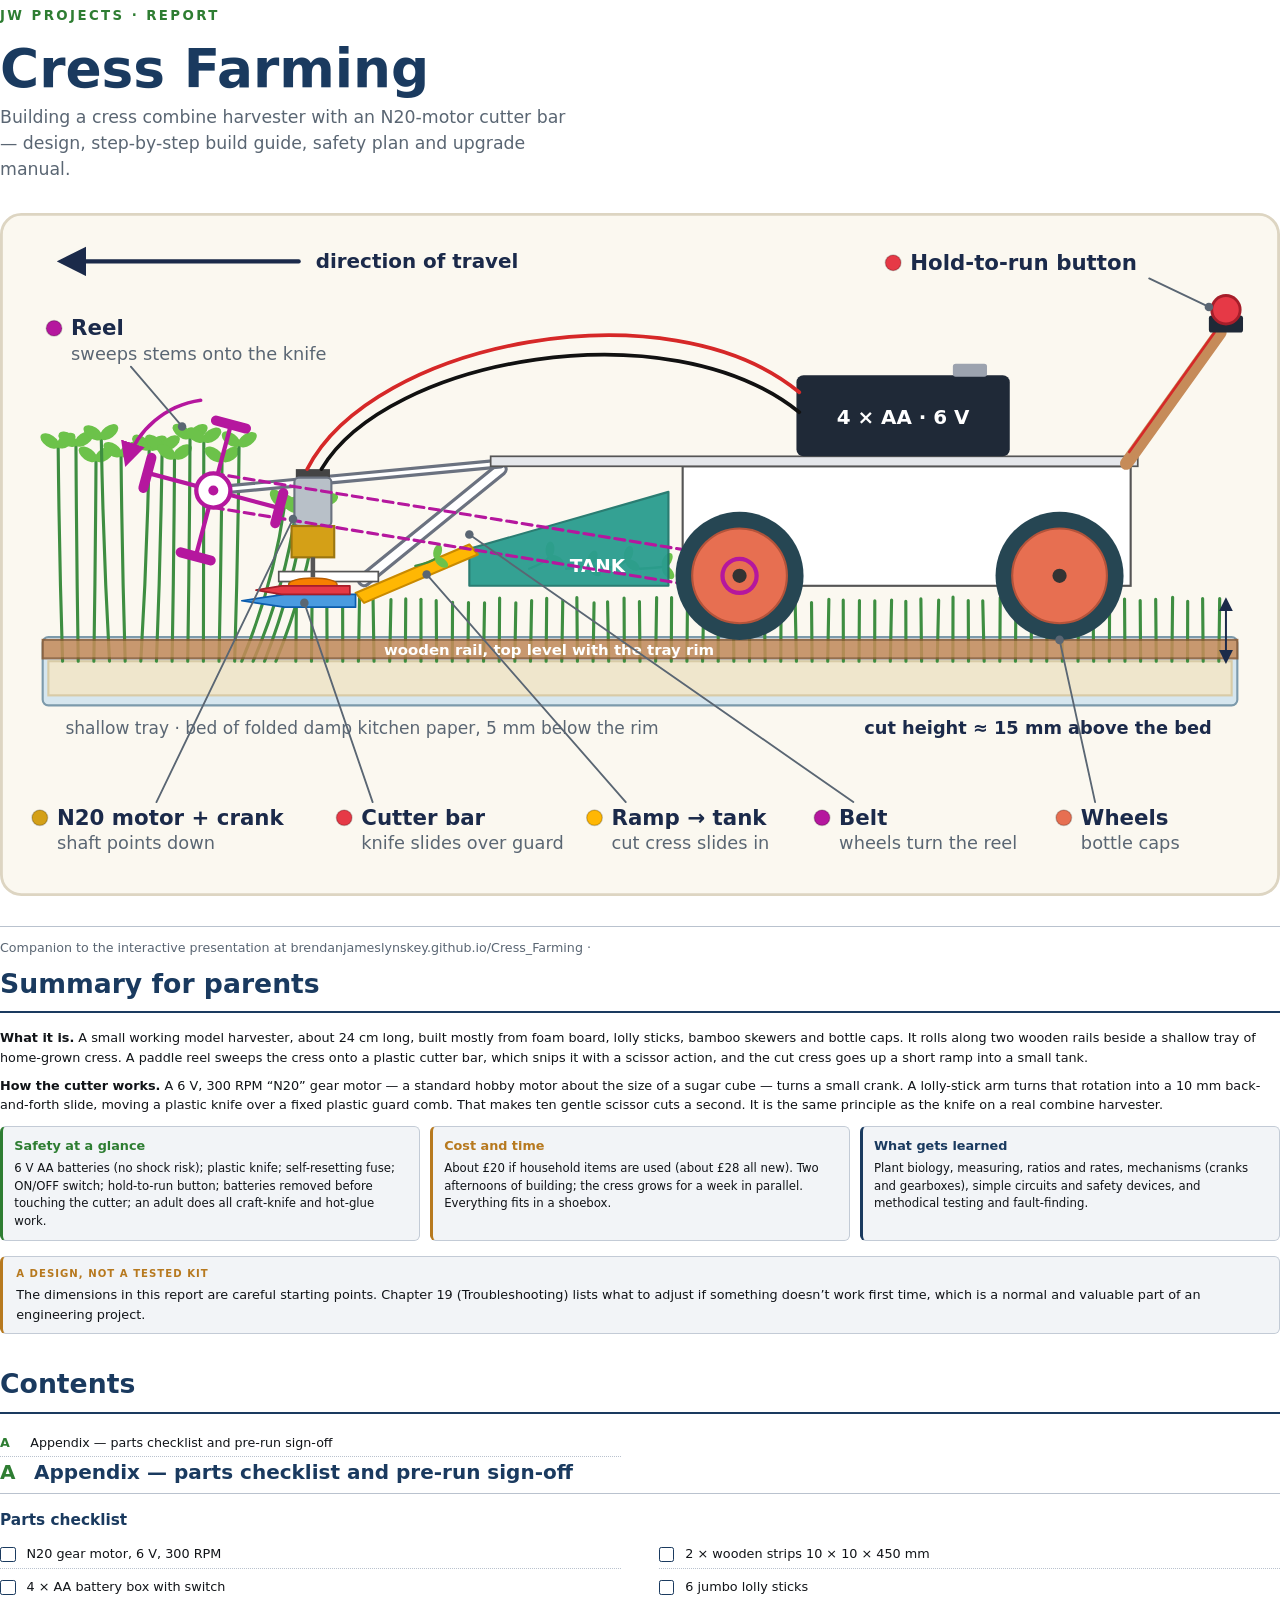
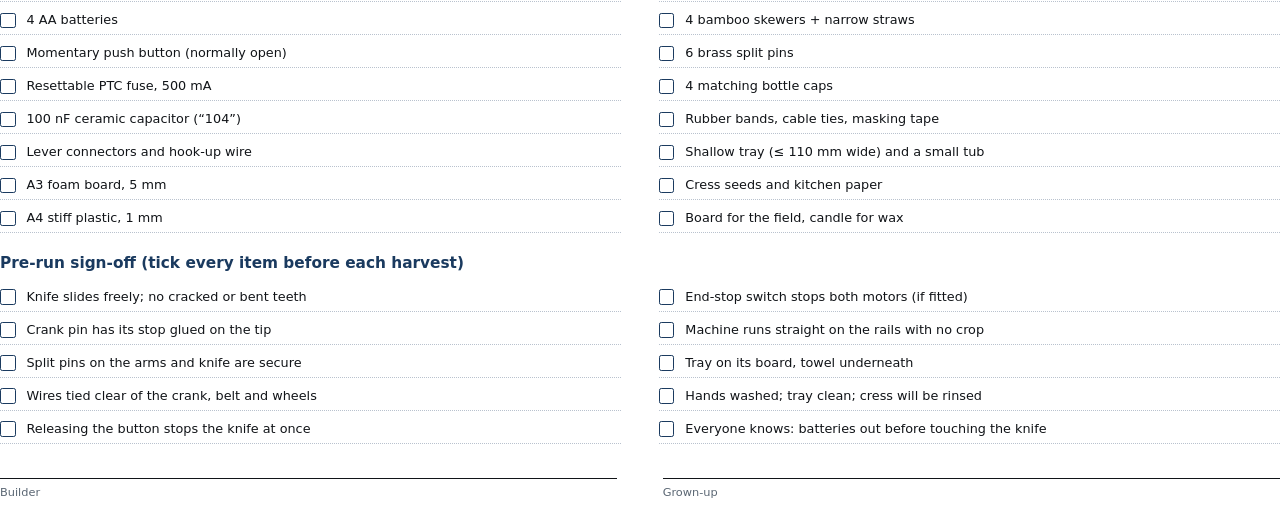
==== report/report_template.html @ ee26b227 "Add Cress Farming: cress combine harvester presentation and PDF report Interactive deck (UK Railways" ====
<!DOCTYPE html>
<html lang="en">
<head>
<meta charset="utf-8">
<title>Cress Farming &mdash; Report</title>
<style>
/* Print styling for the PDF report. Palette follows the Matrix Methods PDF reports:
   navy headings and table bars, pale grey callouts, DejaVu Sans throughout. */
@page { size: A4; margin: 18mm 16mm 20mm 16mm; }
:root { --navy: #1A3A5F; --ink: #111418; --muted: #5A6673; --pale: #F2F4F7; --edge: #C3CBD6; --rule: #B9C2CE;
        --green: #2E7D32; --red: #C0392B; --amber: #B7791F; --teal: #1F776C; --purple: #8E1A7E; }
* { box-sizing: border-box; }
html, body { margin: 0; padding: 0; }
body { font-family: 'DejaVu Sans', Arial, sans-serif; font-size: 9.6pt; line-height: 1.5; color: var(--ink); }
a { color: var(--navy); text-decoration: none; }

/* Title page */
.title-page { height: 255mm; display: flex; flex-direction: column; justify-content: center; page-break-after: always; }
.title-page .kicker { font-size: 10pt; letter-spacing: .18em; text-transform: uppercase; color: var(--green); font-weight: bold; }
.title-page h1 { font-size: 40pt; color: var(--navy); margin: 4mm 0 2mm; line-height: 1.05; }
.title-page .sub { font-size: 13pt; color: var(--muted); max-width: 150mm; margin: 0 0 8mm; }
.title-page img { width: 100%; border-radius: 3mm; }
.title-page .meta { margin-top: 8mm; font-size: 9.5pt; color: var(--muted); border-top: 1px solid var(--rule); padding-top: 3mm; }

/* Front matter */
.front { page-break-after: always; }
h1.section { font-size: 20pt; color: var(--navy); margin: 0 0 4mm; padding-bottom: 2mm; border-bottom: 2px solid var(--navy); }
.toc { list-style: none; padding: 0; margin: 0; columns: 2; column-gap: 10mm; }
.toc li { padding: 1.1mm 0; border-bottom: 1px dotted var(--rule); break-inside: avoid; font-size: 9.5pt; }
.toc .n { display: inline-block; width: 8mm; color: var(--green); font-weight: bold; }

/* Chapters built from the deck slides */
.chapter { margin: 0 0 7mm; }
.chapter.new-page { page-break-before: always; }
.part-title { page-break-before: always; font-size: 22pt; color: var(--green); margin: 0 0 5mm; padding-bottom: 2mm; border-bottom: 2px solid var(--green); }
h2 { font-size: 15pt; color: var(--navy); margin: 0 0 3mm; padding-bottom: 1.5mm; border-bottom: 1px solid var(--rule); break-after: avoid; page-break-after: avoid; }
h2 .num { display: inline-block; min-width: 9mm; color: var(--green); }
h3 { font-size: 11.5pt; color: var(--navy); margin: 4mm 0 2mm; break-after: avoid; page-break-after: avoid; }
p { margin: 0 0 2.5mm; }
ul, ol { margin: 0 0 3mm; padding-left: 6mm; }
li { margin-bottom: 1mm; }
code { font-family: 'DejaVu Sans Mono', monospace; font-size: 8.8pt; background: var(--pale); padding: 0 1mm; border-radius: 1mm; }

figure.diagram-fig { margin: 3mm 0 4mm; break-inside: avoid; page-break-inside: avoid; }
figure.diagram-fig img { width: 100%; display: block; }
.photo-caption { font-size: 8.4pt; color: var(--muted); margin-top: 1.5mm; font-style: italic; }

.steps { list-style: none; padding-left: 0; counter-reset: step; }
.steps > li { counter-increment: step; position: relative; padding-left: 8mm; margin-bottom: 1.8mm; break-inside: avoid; }
.steps > li::before { content: counter(step); position: absolute; left: 0; top: 0.2mm; width: 5.2mm; height: 5.2mm; border-radius: 50%; background: var(--navy); color: #fff; font-size: 7.5pt; font-weight: bold; display: flex; align-items: center; justify-content: center; }
.who { font-size: 7.4pt; color: var(--amber); border: 1px solid var(--amber); border-radius: 3mm; padding: 0 1.5mm; margin-left: 1mm; white-space: nowrap; }

.table-wrap { margin: 2.5mm 0 4mm; }
table { width: 100%; border-collapse: collapse; font-size: 8.6pt; }
thead { display: table-header-group; }
tr { break-inside: avoid; page-break-inside: avoid; }
th { background: var(--navy); color: #fff; text-align: left; padding: 1.6mm 2mm; font-weight: bold; }
td { padding: 1.4mm 2mm; border-bottom: 1px solid var(--edge); vertical-align: top; }
tr:nth-child(even) td { background: #F8F9FB; }

.diagram-grid { display: grid; gap: 2.5mm; margin: 3mm 0 4mm; }
.diagram-grid.cols-2 { grid-template-columns: 1fr 1fr; }
.diagram-grid.cols-3 { grid-template-columns: 1fr 1fr 1fr; }
.diagram-panel { background: var(--pale); border: 1px solid var(--edge); border-left: 3px solid var(--navy); border-radius: 1.5mm; padding: 2.5mm 3mm; break-inside: avoid; page-break-inside: avoid; font-size: 8.8pt; }
.diagram-panel h4 { margin: 0 0 1.2mm; font-size: 9.6pt; color: var(--navy); }
.diagram-panel p { margin: 0; }
.diagram-panel ul, .diagram-panel ol { margin: 0; padding-left: 5mm; }
.diagram-panel.r { border-left-color: var(--red); } .diagram-panel.r h4 { color: var(--red); }
.diagram-panel.y { border-left-color: var(--amber); } .diagram-panel.y h4 { color: var(--amber); }
.diagram-panel.g { border-left-color: var(--green); } .diagram-panel.g h4 { color: var(--green); }
.diagram-panel.p { border-left-color: var(--purple); } .diagram-panel.p h4 { color: var(--purple); }

.callout { background: var(--pale); border: 1px solid var(--edge); border-left: 3px solid var(--navy); border-radius: 1.5mm; padding: 2.5mm 3.5mm; margin: 3mm 0 4mm; break-inside: avoid; page-break-inside: avoid; }
.callout p { margin: 0; }
.callout-label { font-size: 7.6pt; font-weight: bold; letter-spacing: .1em; text-transform: uppercase; color: var(--navy); margin-bottom: 1mm; }
.callout.g { border-left-color: var(--green); } .callout.g .callout-label { color: var(--green); }
.callout.y { border-left-color: var(--amber); } .callout.y .callout-label { color: var(--amber); }
.callout.r { border-left-color: var(--red); } .callout.r .callout-label { color: var(--red); }

.metric-grid { display: grid; grid-template-columns: repeat(5, 1fr); gap: 2mm; margin: 3mm 0; }
.metric { border: 1px solid var(--edge); border-radius: 1.5mm; padding: 2mm; text-align: center; break-inside: avoid; }
.metric-label { font-size: 7pt; text-transform: uppercase; letter-spacing: .08em; color: var(--muted); }
.metric-value { font-size: 12pt; font-weight: bold; color: var(--navy); }

.quote { border-left: 3px solid var(--green); background: var(--pale); padding: 2.5mm 4mm; font-style: italic; margin: 3mm 0; break-inside: avoid; }
.quote .attr { display: block; font-style: normal; font-size: 8pt; color: var(--muted); margin-top: 1mm; }

/* Appendix checklists */
.check { list-style: none; padding-left: 0; columns: 2; column-gap: 10mm; }
.check li { break-inside: avoid; padding: 1.2mm 0 1.2mm 7mm; position: relative; border-bottom: 1px dotted var(--rule); }
.check li::before { content: ''; position: absolute; left: 0; top: 1.8mm; width: 3.6mm; height: 3.6mm; border: 1.2px solid var(--navy); border-radius: .6mm; }
.sign { margin-top: 8mm; display: grid; grid-template-columns: 1fr 1fr; gap: 12mm; }
.sign div { border-top: 1px solid var(--ink); padding-top: 1.5mm; font-size: 8.5pt; color: var(--muted); }
</style>
</head>
<body>

<section class="title-page">
    <div class="kicker">JW Projects &middot; Report</div>
    <h1>Cress Farming</h1>
    <p class="sub">Building a cress combine harvester with an N20-motor cutter bar &mdash; design, step-by-step build guide, safety plan and upgrade manual.</p>
    <img src="../diagrams/side_view.svg" alt="">
    <div class="meta">Companion to the interactive presentation at brendanjameslynskey.github.io/Cress_Farming &middot; <!--DATE--></div>
</section>

<section class="front">
    <h1 class="section">Summary for parents</h1>
    <p><strong>What it is.</strong> A small working model harvester, about 24&nbsp;cm long, built mostly from foam board, lolly sticks, bamboo skewers and bottle caps. It rolls along two wooden rails beside a shallow tray of home-grown cress. A paddle reel sweeps the cress onto a plastic cutter bar, which snips it with a scissor action, and the cut cress goes up a short ramp into a small tank.</p>
    <p><strong>How the cutter works.</strong> A 6&nbsp;V, 300&nbsp;RPM &ldquo;N20&rdquo; gear motor &mdash; a standard hobby motor about the size of a sugar cube &mdash; turns a small crank. A lolly-stick arm turns that rotation into a 10&nbsp;mm back-and-forth slide, moving a plastic knife over a fixed plastic guard comb. That makes ten gentle scissor cuts a second. It is the same principle as the knife on a real combine harvester.</p>

    <div class="diagram-grid cols-3">
        <div class="diagram-panel g"><h4>Safety at a glance</h4><p>6&nbsp;V AA batteries (no shock risk); plastic knife; self-resetting fuse; ON/OFF switch; hold-to-run button; batteries removed before touching the cutter; an adult does all craft-knife and hot-glue work.</p></div>
        <div class="diagram-panel y"><h4>Cost and time</h4><p>About &pound;20 if household items are used (about &pound;28 all new). Two afternoons of building; the cress grows for a week in parallel. Everything fits in a shoebox.</p></div>
        <div class="diagram-panel"><h4>What gets learned</h4><p>Plant biology, measuring, ratios and rates, mechanisms (cranks and gearboxes), simple circuits and safety devices, and methodical testing and fault-finding.</p></div>
    </div>

    <div class="callout y">
        <div class="callout-label">A design, not a tested kit</div>
        <p>The dimensions in this report are careful starting points. Chapter 19 (Troubleshooting) lists what to adjust if something doesn&rsquo;t work first time, which is a normal and valuable part of an engineering project.</p>
    </div>

    <h1 class="section" style="margin-top: 8mm;">Contents</h1>
    <ol class="toc">
<!--TOC-->
        <li><span class="n">A</span>Appendix &mdash; parts checklist and pre-run sign-off</li>
    </ol>
</section>

<!--BODY-->

<section class="chapter new-page">
    <h2><span class="num">A</span>Appendix &mdash; parts checklist and pre-run sign-off</h2>
    <h3>Parts checklist</h3>
    <ul class="check">
        <li>N20 gear motor, 6 V, 300 RPM</li>
        <li>4 &times; AA battery box with switch</li>
        <li>4 AA batteries</li>
        <li>Momentary push button (normally open)</li>
        <li>Resettable PTC fuse, 500 mA</li>
        <li>100 nF ceramic capacitor (&ldquo;104&rdquo;)</li>
        <li>Lever connectors and hook-up wire</li>
        <li>A3 foam board, 5 mm</li>
        <li>A4 stiff plastic, 1 mm</li>
        <li>2 &times; wooden strips 10 &times; 10 &times; 450 mm</li>
        <li>6 jumbo lolly sticks</li>
        <li>4 bamboo skewers + narrow straws</li>
        <li>6 brass split pins</li>
        <li>4 matching bottle caps</li>
        <li>Rubber bands, cable ties, masking tape</li>
        <li>Shallow tray (&le; 110 mm wide) and a small tub</li>
        <li>Cress seeds and kitchen paper</li>
        <li>Board for the field, candle for wax</li>
    </ul>

    <h3>Pre-run sign-off (tick every item before each harvest)</h3>
    <ul class="check">
        <li>Knife slides freely; no cracked or bent teeth</li>
        <li>Crank pin has its stop glued on the tip</li>
        <li>Split pins on the arms and knife are secure</li>
        <li>Wires tied clear of the crank, belt and wheels</li>
        <li>Releasing the button stops the knife at once</li>
        <li>End-stop switch stops both motors (if fitted)</li>
        <li>Machine runs straight on the rails with no crop</li>
        <li>Tray on its board, towel underneath</li>
        <li>Hands washed; tray clean; cress will be rinsed</li>
        <li>Everyone knows: batteries out before touching the knife</li>
    </ul>
    <div class="sign">
        <div>Builder</div>
        <div>Grown-up</div>
    </div>
</section>

</body>
</html>
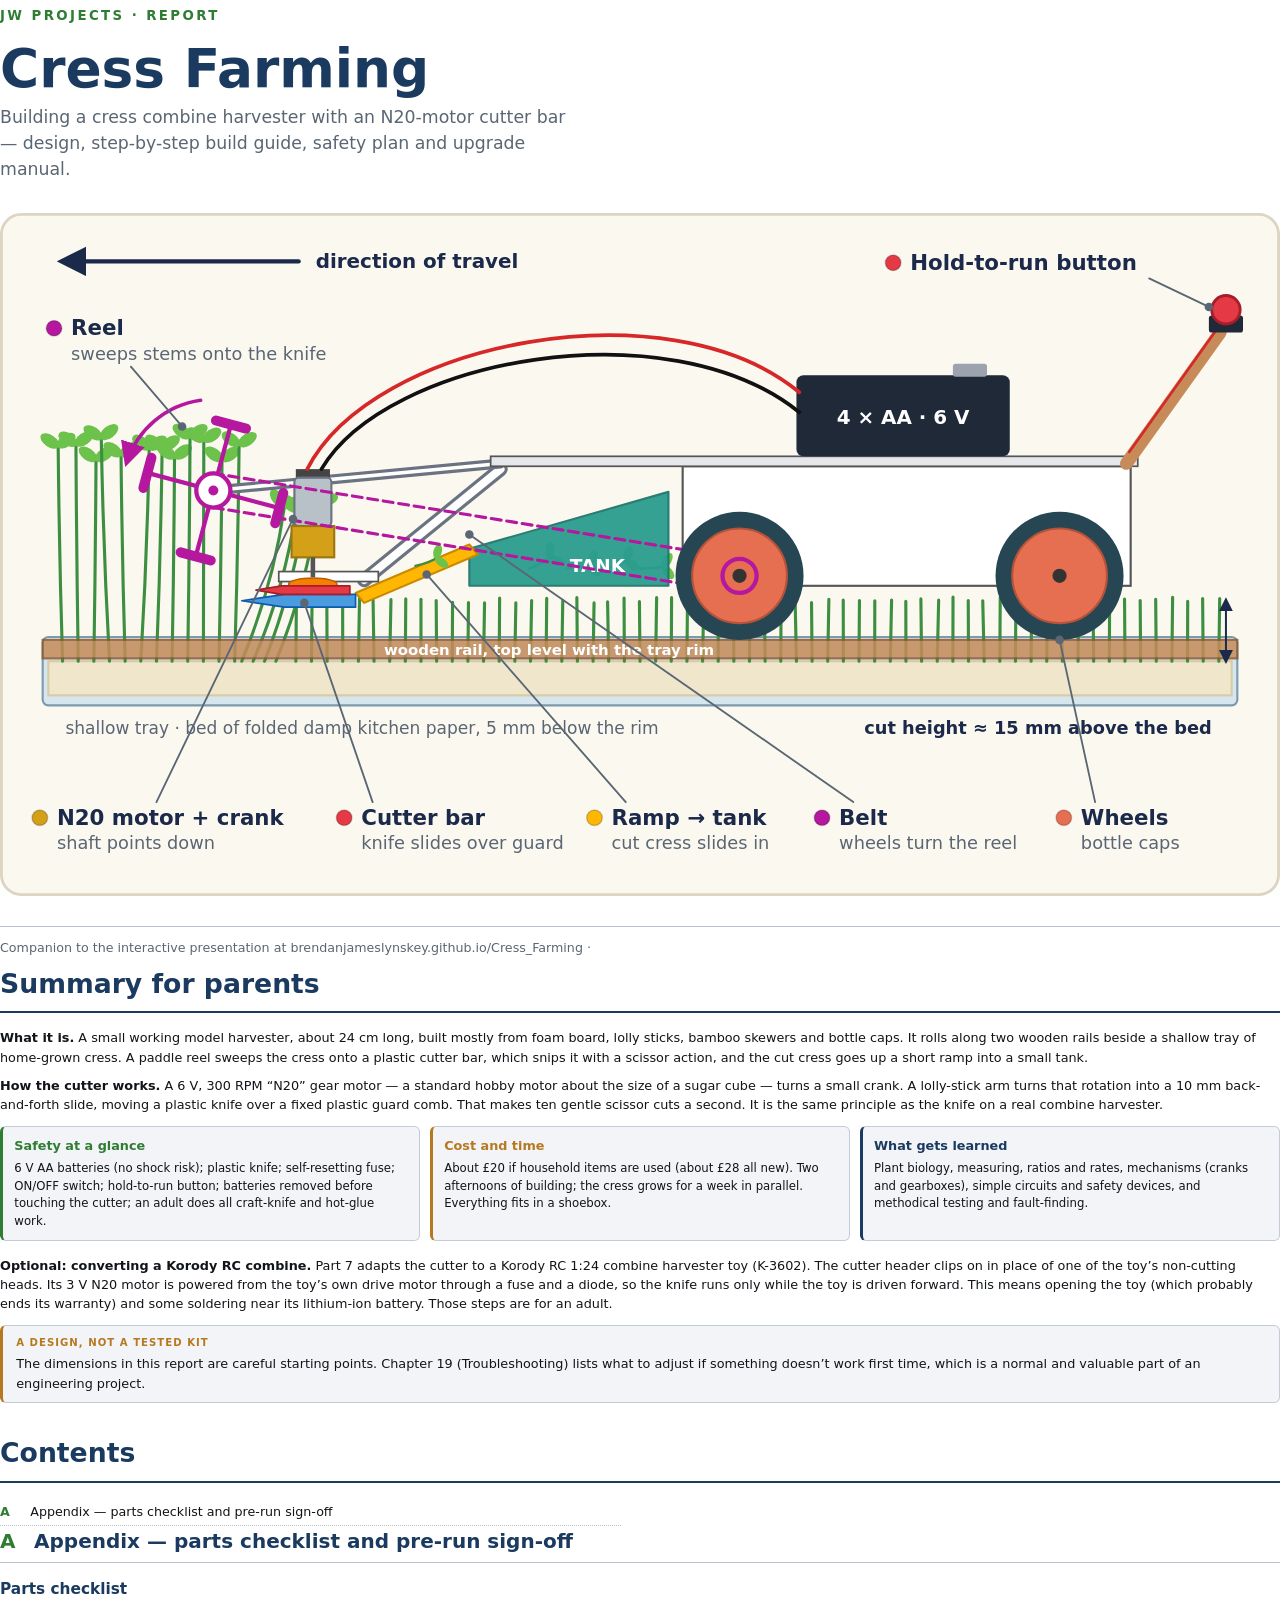
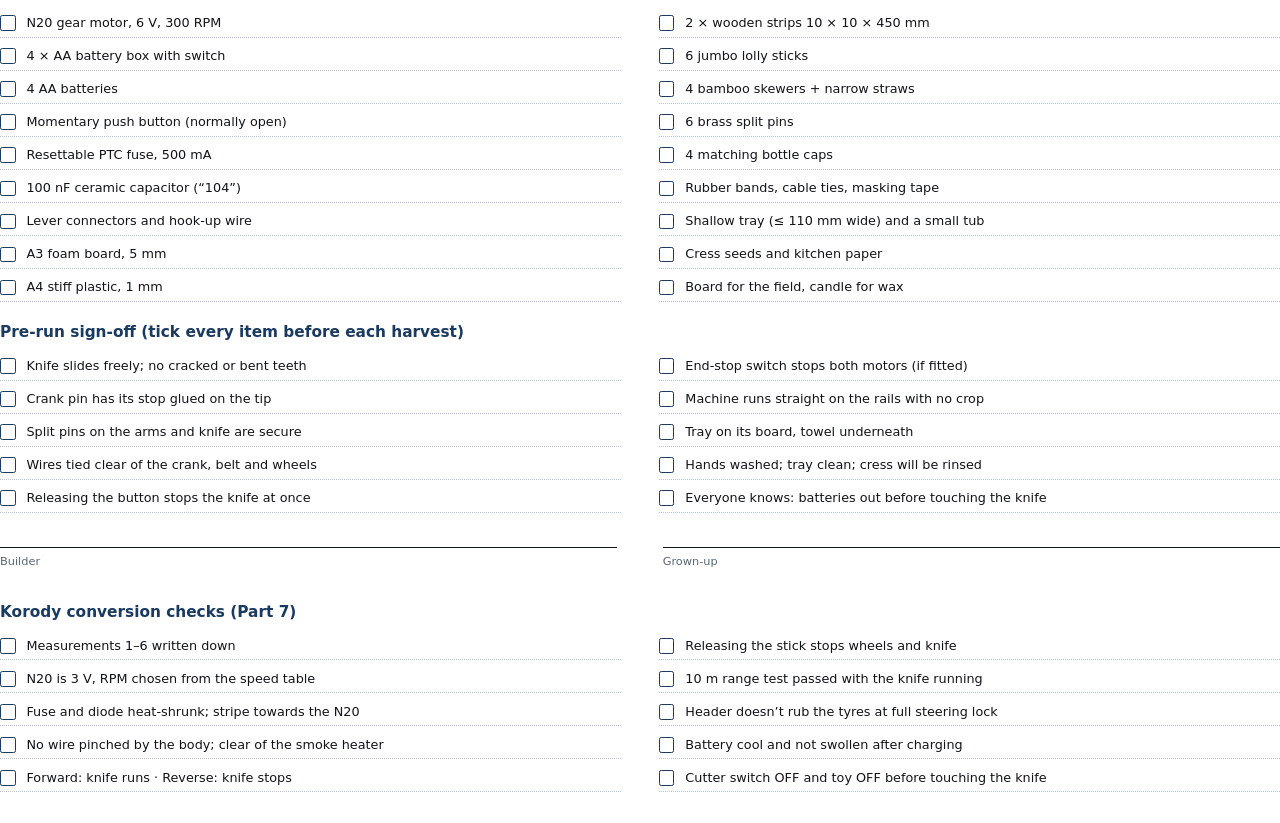
==== commit 34fe40fa: "Add Part 7: converting a Korody RC combine with a drive-tap N20 cutter Nine new slides and report ch" ====
--- a/report/report_template.html
+++ b/report/report_template.html
@@ -114,6 +114,8 @@
         <div class="diagram-panel"><h4>What gets learned</h4><p>Plant biology, measuring, ratios and rates, mechanisms (cranks and gearboxes), simple circuits and safety devices, and methodical testing and fault-finding.</p></div>
     </div>
 
+    <p><strong>Optional: converting a Korody RC combine.</strong> Part 7 adapts the cutter to a Korody RC 1:24 combine harvester toy (K-3602). The cutter header clips on in place of one of the toy&rsquo;s non-cutting heads. Its 3&nbsp;V N20 motor is powered from the toy&rsquo;s own drive motor through a fuse and a diode, so the knife runs only while the toy is driven forward. This means opening the toy (which probably ends its warranty) and some soldering near its lithium-ion battery. Those steps are for an adult.</p>
+
     <div class="callout y">
         <div class="callout-label">A design, not a tested kit</div>
         <p>The dimensions in this report are careful starting points. Chapter 19 (Troubleshooting) lists what to adjust if something doesn&rsquo;t work first time, which is a normal and valuable part of an engineering project.</p>
@@ -169,6 +171,20 @@
         <div>Builder</div>
         <div>Grown-up</div>
     </div>
+
+    <h3 style="margin-top: 8mm;">Korody conversion checks (Part 7)</h3>
+    <ul class="check">
+        <li>Measurements 1&ndash;6 written down</li>
+        <li>N20 is 3 V, RPM chosen from the speed table</li>
+        <li>Fuse and diode heat-shrunk; stripe towards the N20</li>
+        <li>No wire pinched by the body; clear of the smoke heater</li>
+        <li>Forward: knife runs &middot; Reverse: knife stops</li>
+        <li>Releasing the stick stops wheels and knife</li>
+        <li>10 m range test passed with the knife running</li>
+        <li>Header doesn&rsquo;t rub the tyres at full steering lock</li>
+        <li>Battery cool and not swollen after charging</li>
+        <li>Cutter switch OFF and toy OFF before touching the knife</li>
+    </ul>
 </section>
 
 </body>
